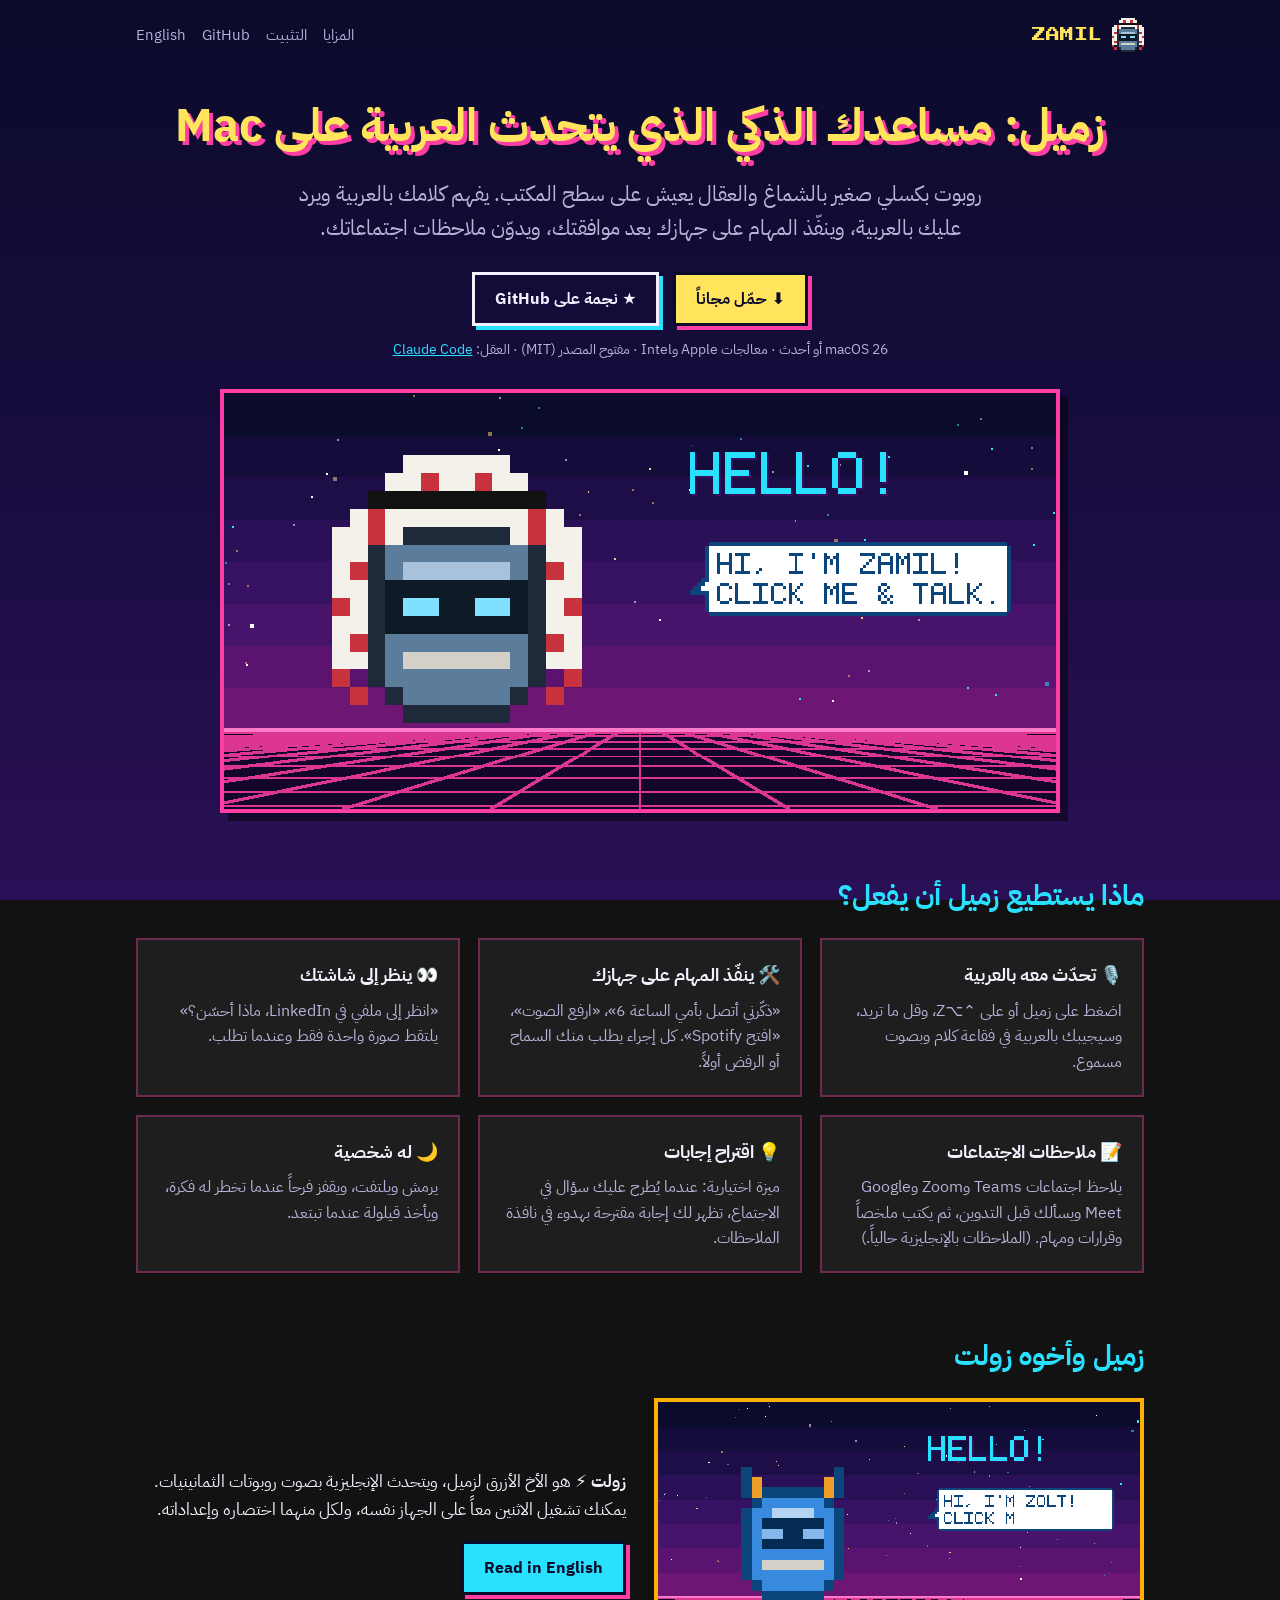
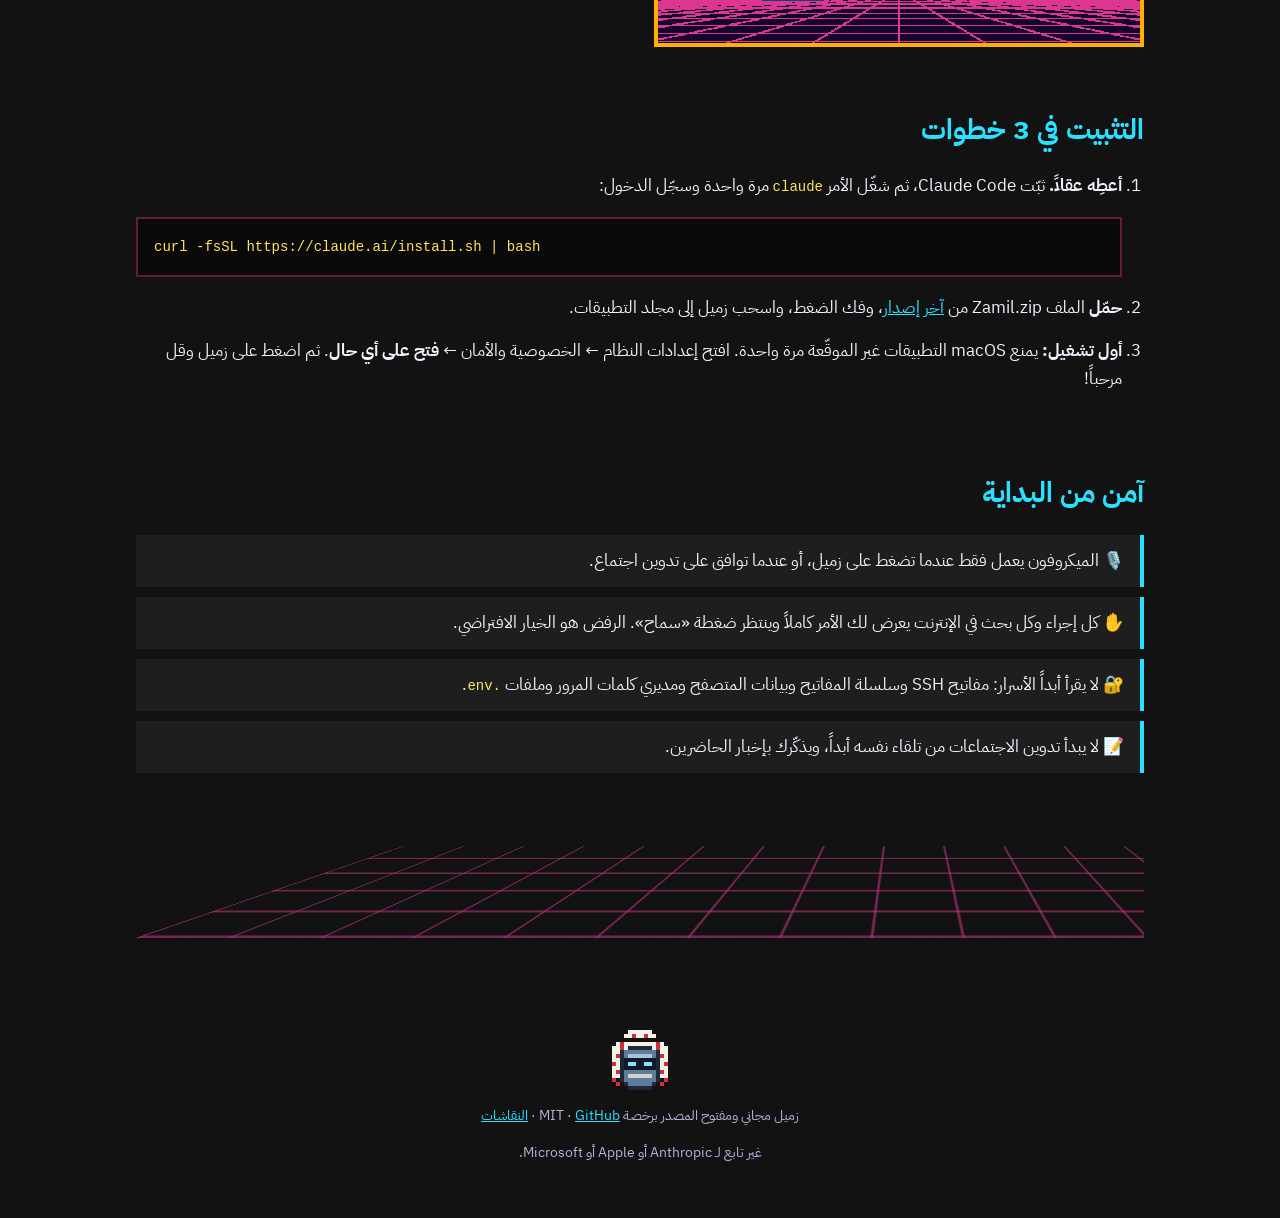
==== docs/ar/index.html @ dee4e7b1 "Make Zolt and Zamil easier to find - README: plain-text title and tagline, English/Arabic switch, do" ====
<!doctype html>
<html lang="ar" dir="rtl">
<head>
  <meta charset="utf-8">
  <meta name="viewport" content="width=device-width, initial-scale=1">
  <title>زميل: روبوت بكسلي ومساعد صوتي ذكي يتحدث العربية على Mac</title>
  <meta name="description" content="زميل مساعد صوتي ذكي مجاني ومفتوح المصدر على شكل روبوت بكسلي لجهاز Mac. يفهم كلامك بالعربية ويرد بالعربية، وينفّذ المهام على جهازك بعد موافقتك، ويدوّن ملاحظات اجتماعات Teams وZoom وGoogle Meet.">
  <link rel="canonical" href="https://c0ldskin.github.io/zolt-bot/ar/">
  <link rel="alternate" hreflang="en" href="https://c0ldskin.github.io/zolt-bot/">
  <link rel="alternate" hreflang="ar" href="https://c0ldskin.github.io/zolt-bot/ar/">
  <link rel="alternate" hreflang="x-default" href="https://c0ldskin.github.io/zolt-bot/">
  <meta property="og:type" content="website">
  <meta property="og:locale" content="ar_SA">
  <meta property="og:title" content="زميل: مساعد ذكي يتحدث العربية على Mac">
  <meta property="og:description" content="روبوت بكسلي يفهم العربية ويرد بالعربية، ينفّذ المهام بعد موافقتك ويدوّن ملاحظات الاجتماعات. مجاني ومفتوح المصدر.">
  <meta property="og:image" content="https://c0ldskin.github.io/zolt-bot/assets/zamil-banner.png">
  <meta property="og:url" content="https://c0ldskin.github.io/zolt-bot/ar/">
  <meta name="twitter:card" content="summary_large_image">
  <meta name="theme-color" content="#0b0b2b">
  <link rel="icon" href="../assets/zamil.png">
  <link rel="preconnect" href="https://fonts.googleapis.com">
  <link rel="preconnect" href="https://fonts.gstatic.com" crossorigin>
  <link href="https://fonts.googleapis.com/css2?family=IBM+Plex+Sans+Arabic:wght@400;600;700&family=Press+Start+2P&display=swap" rel="stylesheet">
  <link rel="stylesheet" href="../style.css">
  <script type="application/ld+json">
  {
    "@context": "https://schema.org",
    "@type": "SoftwareApplication",
    "name": "زميل (Zamil)",
    "description": "مساعد صوتي ذكي على شكل روبوت بكسلي لجهاز Mac يتحدث العربية.",
    "applicationCategory": "UtilitiesApplication",
    "operatingSystem": "macOS 26 أو أحدث",
    "offers": { "@type": "Offer", "price": "0", "priceCurrency": "USD" },
    "downloadUrl": "https://github.com/c0ldskin/zolt-bot/releases/latest",
    "image": "https://c0ldskin.github.io/zolt-bot/assets/zamil-banner.png",
    "license": "https://opensource.org/licenses/MIT",
    "inLanguage": "ar"
  }
  </script>
</head>
<body>
<div class="wrap">
  <nav>
    <a class="brand" href="./"><img src="../assets/zamil.png" alt="">ZAMIL</a>
    <div class="links">
      <a href="#features">المزايا</a>
      <a href="#install">التثبيت</a>
      <a href="https://github.com/c0ldskin/zolt-bot/blob/main/README.ar.md">GitHub</a>
      <a href="../" hreflang="en" lang="en">English</a>
    </div>
  </nav>

  <header class="hero">
    <h1>زميل: مساعدك الذكي الذي يتحدث العربية على Mac</h1>
    <p class="tag">روبوت بكسلي صغير بالشماغ والعقال يعيش على سطح المكتب. يفهم كلامك بالعربية ويرد عليك بالعربية، وينفّذ المهام على جهازك بعد موافقتك، ويدوّن ملاحظات اجتماعاتك.</p>
    <div class="buttons">
      <a class="btn" href="https://github.com/c0ldskin/zolt-bot/releases/latest">⬇ حمّل مجاناً</a>
      <a class="btn ghost" href="https://github.com/c0ldskin/zolt-bot">★ نجمة على GitHub</a>
    </div>
    <p class="note">macOS 26 أو أحدث · معالجات Apple وIntel · مفتوح المصدر (MIT) · العقل: <a href="https://claude.com/claude-code">Claude Code</a></p>
    <img class="shot" src="../assets/zamil-hero.gif" width="840" height="420" alt="زميل يرحّب ويستمع ويفكر ويتكلم ويدوّن ملاحظات الاجتماع ويأخذ قيلولة">
  </header>

  <section id="features">
    <h2>ماذا يستطيع زميل أن يفعل؟</h2>
    <div class="grid">
      <div class="card"><h3>🎙️ تحدّث معه بالعربية</h3><p>اضغط على زميل أو على ⌃⌥Z، وقل ما تريد، وسيجيبك بالعربية في فقاعة كلام وبصوت مسموع.</p></div>
      <div class="card"><h3>🛠️ ينفّذ المهام على جهازك</h3><p>«ذكّرني أتصل بأمي الساعة 6»، «ارفع الصوت»، «افتح Spotify». كل إجراء يطلب منك السماح أو الرفض أولاً.</p></div>
      <div class="card"><h3>👀 ينظر إلى شاشتك</h3><p>«انظر إلى ملفي في LinkedIn، ماذا أحسّن؟» يلتقط صورة واحدة فقط وعندما تطلب.</p></div>
      <div class="card"><h3>📝 ملاحظات الاجتماعات</h3><p>يلاحظ اجتماعات Teams وZoom وGoogle Meet ويسألك قبل التدوين، ثم يكتب ملخصاً وقرارات ومهام. (الملاحظات بالإنجليزية حالياً.)</p></div>
      <div class="card"><h3>💡 اقتراح إجابات</h3><p>ميزة اختيارية: عندما يُطرح عليك سؤال في الاجتماع، تظهر لك إجابة مقترحة بهدوء في نافذة الملاحظات.</p></div>
      <div class="card"><h3>🌙 له شخصية</h3><p>يرمش ويلتفت، ويقفز فرحاً عندما تخطر له فكرة، ويأخذ قيلولة عندما تبتعد.</p></div>
    </div>
  </section>

  <section>
    <h2>زميل وأخوه زولت</h2>
    <div class="duo">
      <img src="../assets/hero.gif" width="840" height="420" alt="زولت، الروبوت الأزرق الذي يتحدث الإنجليزية">
      <div>
        <p><strong>زولت</strong> ⚡ هو الأخ الأزرق لزميل، ويتحدث الإنجليزية بصوت روبوتات الثمانينيات. يمكنك تشغيل الاثنين معاً على الجهاز نفسه، ولكل منهما اختصاره وإعداداته.</p>
        <div class="buttons" style="justify-content:flex-start"><a class="btn alt" href="../" hreflang="en">Read in English</a></div>
      </div>
    </div>
  </section>

  <section id="install">
    <h2>التثبيت في 3 خطوات</h2>
    <ol class="steps">
      <li><strong>أعطِه عقلاً.</strong> ثبّت Claude Code، ثم شغّل الأمر <code>claude</code> مرة واحدة وسجّل الدخول:
        <pre><code>curl -fsSL https://claude.ai/install.sh | bash</code></pre></li>
      <li><strong>حمّل</strong> الملف Zamil.zip من <a href="https://github.com/c0ldskin/zolt-bot/releases/latest">آخر إصدار</a>، وفك الضغط، واسحب زميل إلى مجلد التطبيقات.</li>
      <li><strong>أول تشغيل:</strong> يمنع macOS التطبيقات غير الموقّعة مرة واحدة. افتح إعدادات النظام ← الخصوصية والأمان ← <strong>فتح على أي حال</strong>. ثم اضغط على زميل وقل مرحباً!</li>
    </ol>
  </section>

  <section>
    <h2>آمن من البداية</h2>
    <ul class="safe">
      <li>🎙️ الميكروفون يعمل فقط عندما تضغط على زميل، أو عندما توافق على تدوين اجتماع.</li>
      <li>✋ كل إجراء وكل بحث في الإنترنت يعرض لك الأمر كاملاً وينتظر ضغطة «سماح». الرفض هو الخيار الافتراضي.</li>
      <li>🔐 لا يقرأ أبداً الأسرار: مفاتيح SSH وسلسلة المفاتيح وبيانات المتصفح ومديري كلمات المرور وملفات <code>.env</code>.</li>
      <li>📝 لا يبدأ تدوين الاجتماعات من تلقاء نفسه أبداً، ويذكّرك بإخبار الحاضرين.</li>
    </ul>
  </section>

  <div class="floor" aria-hidden="true"><div class="grid-floor"></div></div>
  <footer>
    <img src="../assets/zamil.png" width="56" height="60" alt="">
    <p>زميل مجاني ومفتوح المصدر برخصة MIT · <a href="https://github.com/c0ldskin/zolt-bot">GitHub</a> · <a href="https://github.com/c0ldskin/zolt-bot/discussions">النقاشات</a></p>
    <p>غير تابع لـ Anthropic أو Apple أو Microsoft.</p>
  </footer>
</div>
</body>
</html>
---- docs/style.css ----
:root {
  color-scheme: dark;
  --night: #0b0b2b;
  --night-2: #160c3c;
  --purple: #2a1056;
  --pink: #ff3ea5;
  --cyan: #29e0ff;
  --amber: #ffb000;
  --sun: #ffe45c;
  --ink: #f4f1ff;
  --muted: #b9b2d9;
  --card: rgba(255, 255, 255, 0.05);
  --line: rgba(255, 62, 165, 0.35);
  --pixel: "Press Start 2P", ui-monospace, monospace;
  --body: "Inter", system-ui, -apple-system, sans-serif;
}
[lang="ar"] { --body: "IBM Plex Sans Arabic", "Geeza Pro", system-ui, sans-serif; }

* { box-sizing: border-box; }
html { scroll-behavior: smooth; }
body {
  margin: 0;
  background: linear-gradient(180deg, var(--night) 0%, var(--night-2) 45%, var(--purple) 100%);
  background-attachment: fixed;
  color: var(--ink);
  font: 17px/1.65 var(--body);
}
.floor { overflow: hidden; } /* The tilted grid floor is wider than the page. */
p code { overflow-wrap: anywhere; }
a { color: var(--cyan); }
img { max-width: 100%; height: auto; display: block; image-rendering: pixelated; }
.wrap { max-width: 1040px; margin: 0 auto; padding: 0 16px; }

nav { display: flex; justify-content: space-between; align-items: center; padding: 18px 0; gap: 12px; }
nav .brand { font: 14px var(--pixel); color: var(--sun); text-decoration: none; display: flex; align-items: center; gap: 10px; }
nav .brand img { width: 32px; }
nav .links { display: flex; gap: 16px; flex-wrap: wrap; font-size: 15px; }
nav .links a { color: var(--muted); text-decoration: none; }
nav .links a:hover { color: var(--ink); }

.hero { text-align: center; padding: 24px 0 8px; }
.hero h1 { font: clamp(20px, 4.2vw, 36px)/1.5 var(--pixel); margin: 0 0 18px; color: var(--sun); text-shadow: 4px 4px 0 var(--pink); }
[lang="ar"] .hero h1 { font: 700 clamp(28px, 5vw, 46px)/1.4 var(--body); }
.hero p.tag { font-size: clamp(17px, 2.2vw, 21px); color: var(--muted); max-width: 720px; margin: 0 auto 26px; }
.hero .shot { margin: 28px auto 0; border: 4px solid var(--pink); box-shadow: 8px 8px 0 rgba(0, 0, 0, 0.45); }

.buttons { display: flex; gap: 14px; justify-content: center; flex-wrap: wrap; }
.btn {
  font: 12px/1 var(--pixel); text-decoration: none; padding: 16px 20px; color: var(--night);
  background: var(--sun); border: 3px solid var(--night); box-shadow: 4px 4px 0 var(--pink);
  transition: transform 0.08s, box-shadow 0.08s;
}
[lang="ar"] .btn { font: 700 16px/1 var(--body); }
.btn:hover { transform: translate(-2px, -2px); box-shadow: 6px 6px 0 var(--pink); }
.btn.alt { background: var(--cyan); }
.btn.ghost { background: transparent; color: var(--ink); border-color: var(--ink); box-shadow: 4px 4px 0 var(--cyan); }
.note { font-size: 14px; color: var(--muted); margin-top: 12px; }

section { padding: 56px 0 8px; }
h2 { font: 18px/1.6 var(--pixel); color: var(--cyan); margin: 0 0 22px; }
[lang="ar"] h2 { font: 700 28px/1.4 var(--body); }

.grid { display: grid; grid-template-columns: repeat(auto-fit, minmax(240px, 1fr)); gap: 18px; }
.card { background: var(--card); border: 2px solid var(--line); padding: 20px; }
.card h3 { margin: 0 0 8px; font-size: 18px; }
.card p { margin: 0; color: var(--muted); font-size: 15.5px; }

.moods { display: grid; grid-template-columns: repeat(auto-fit, minmax(140px, 1fr)); gap: 12px; }
.moods figure { margin: 0; text-align: center; }
.moods figcaption { font-size: 14px; color: var(--muted); margin-top: 6px; }

.duo { display: grid; grid-template-columns: 1fr 1fr; gap: 28px; align-items: center; }
.duo img { border: 4px solid var(--amber); }
@media (max-width: 760px) { .duo { grid-template-columns: 1fr; } }

ol.steps { padding-inline-start: 22px; }
ol.steps li { margin-bottom: 14px; }
pre { background: rgba(0, 0, 0, 0.45); border: 2px solid var(--line); padding: 14px 16px; overflow-x: auto; direction: ltr; text-align: left; }
code { font: 14px ui-monospace, SFMono-Regular, Menlo, monospace; color: var(--sun); }

ul.safe { list-style: none; padding: 0; display: grid; gap: 10px; }
ul.safe li { background: var(--card); border-inline-start: 4px solid var(--cyan); padding: 12px 16px; }

footer { text-align: center; padding: 64px 0 40px; color: var(--muted); font-size: 14px; }
footer img { width: 56px; margin: 0 auto 12px; }

.grid-floor {
  height: 120px; margin-top: 48px;
  background:
    linear-gradient(transparent 0 0),
    repeating-linear-gradient(90deg, rgba(255, 62, 165, 0.6) 0 2px, transparent 2px 60px),
    repeating-linear-gradient(0deg, rgba(255, 62, 165, 0.6) 0 2px, transparent 2px 24px);
  transform: perspective(300px) rotateX(60deg);
  transform-origin: top;
  opacity: 0.7;
}
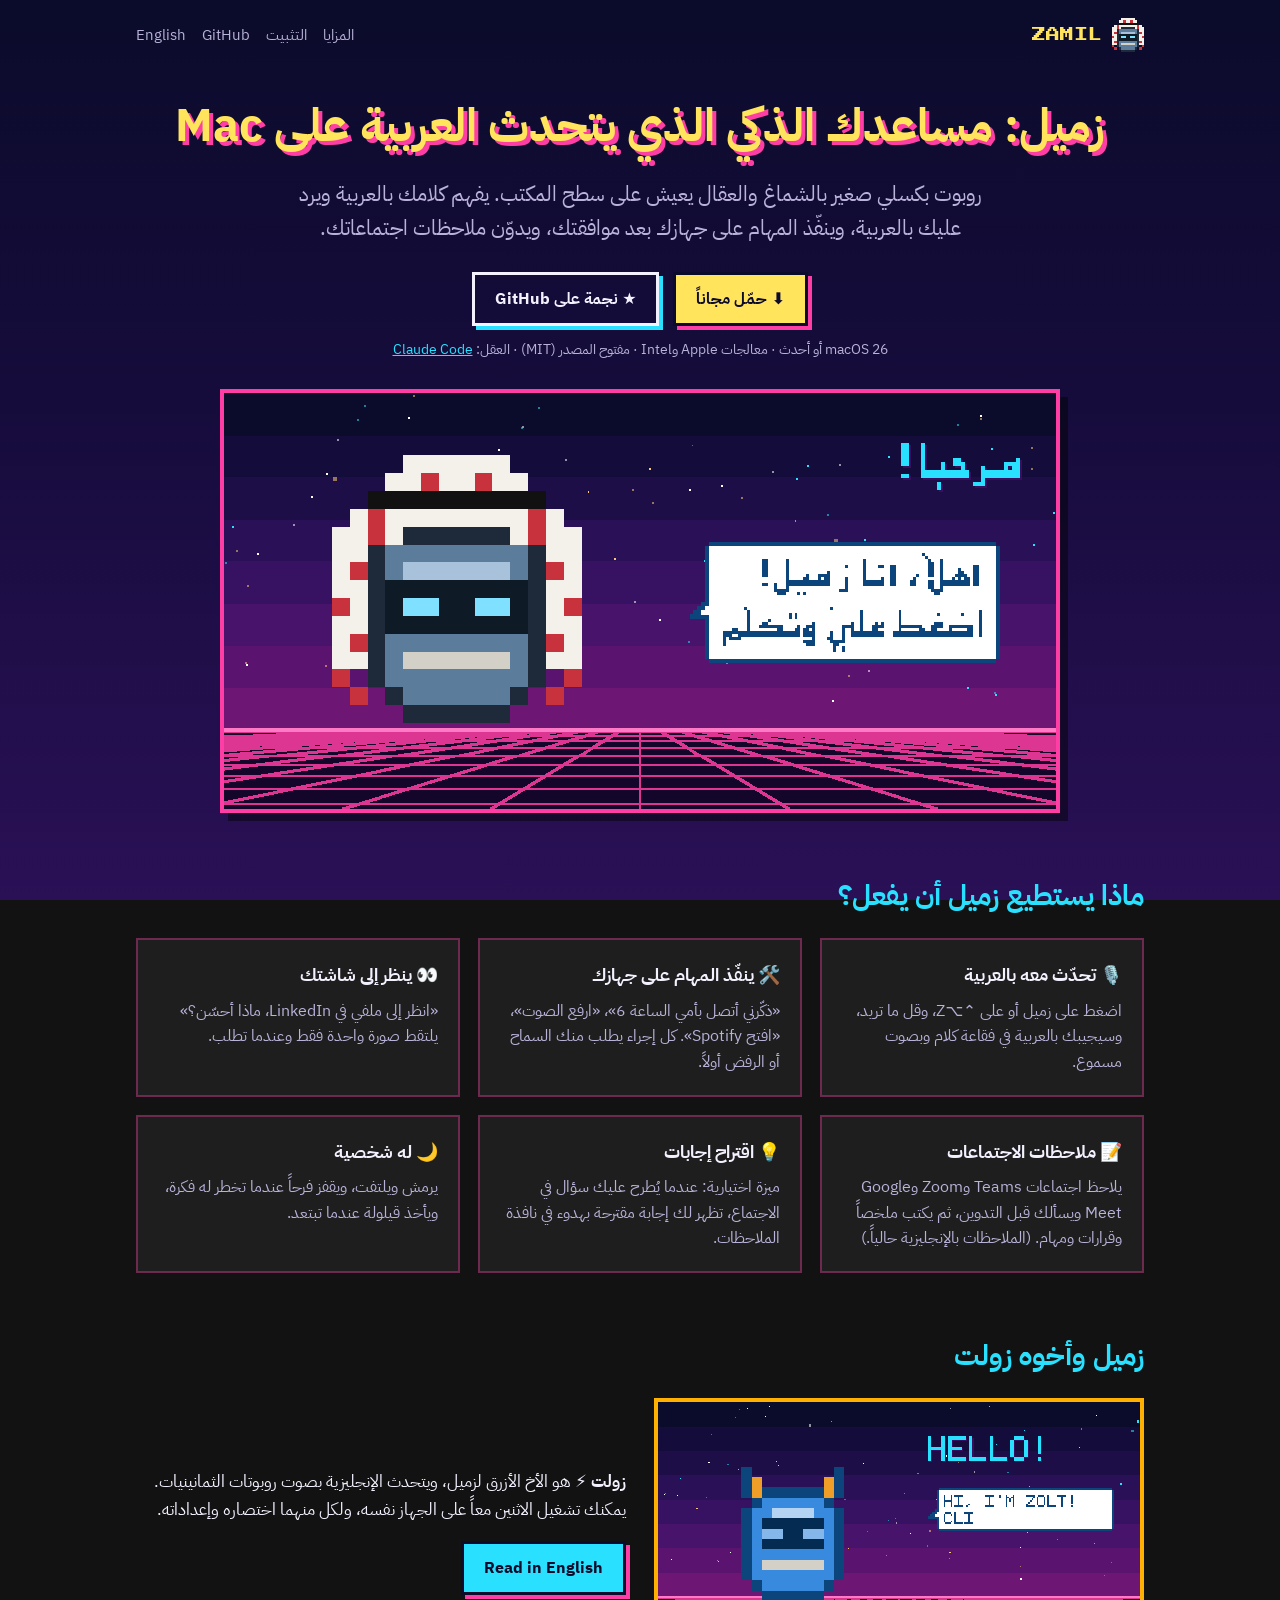
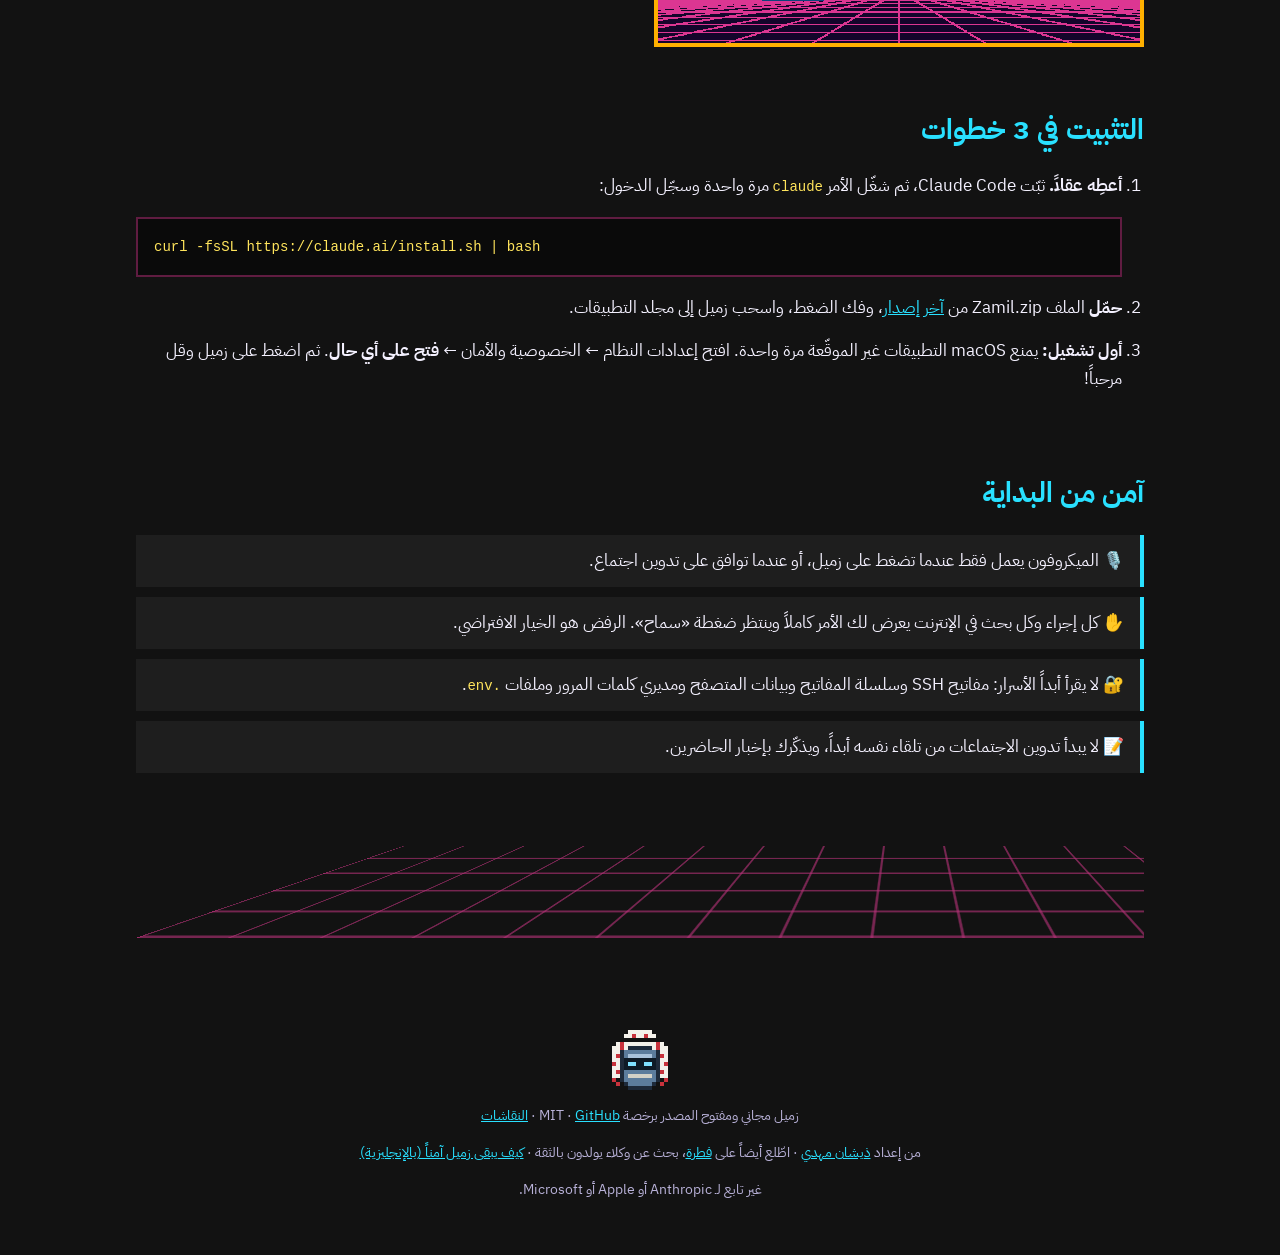
==== commit c519fa92: "Safety first: SAFETY.md, Safe-by-design summary, one meeting offer between Zolt and Zamil - SAFETY.m" ====
--- a/docs/ar/index.html
+++ b/docs/ar/index.html
@@ -108,6 +108,7 @@
   <footer>
     <img src="../assets/zamil.png" width="56" height="60" alt="">
     <p>زميل مجاني ومفتوح المصدر برخصة MIT · <a href="https://github.com/c0ldskin/zolt-bot">GitHub</a> · <a href="https://github.com/c0ldskin/zolt-bot/discussions">النقاشات</a></p>
+    <p>من إعداد <a href="https://github.com/c0ldskin">ذيشان مهدي</a> · اطّلع أيضاً على <a href="https://c0ldskin.github.io/fitrah/ar/">فطرة</a>، بحث عن وكلاء يولدون بالثقة · <a href="https://github.com/c0ldskin/zolt-bot/blob/main/SAFETY.md">كيف يبقى زميل آمناً (بالإنجليزية)</a></p>
     <p>غير تابع لـ Anthropic أو Apple أو Microsoft.</p>
   </footer>
 </div>
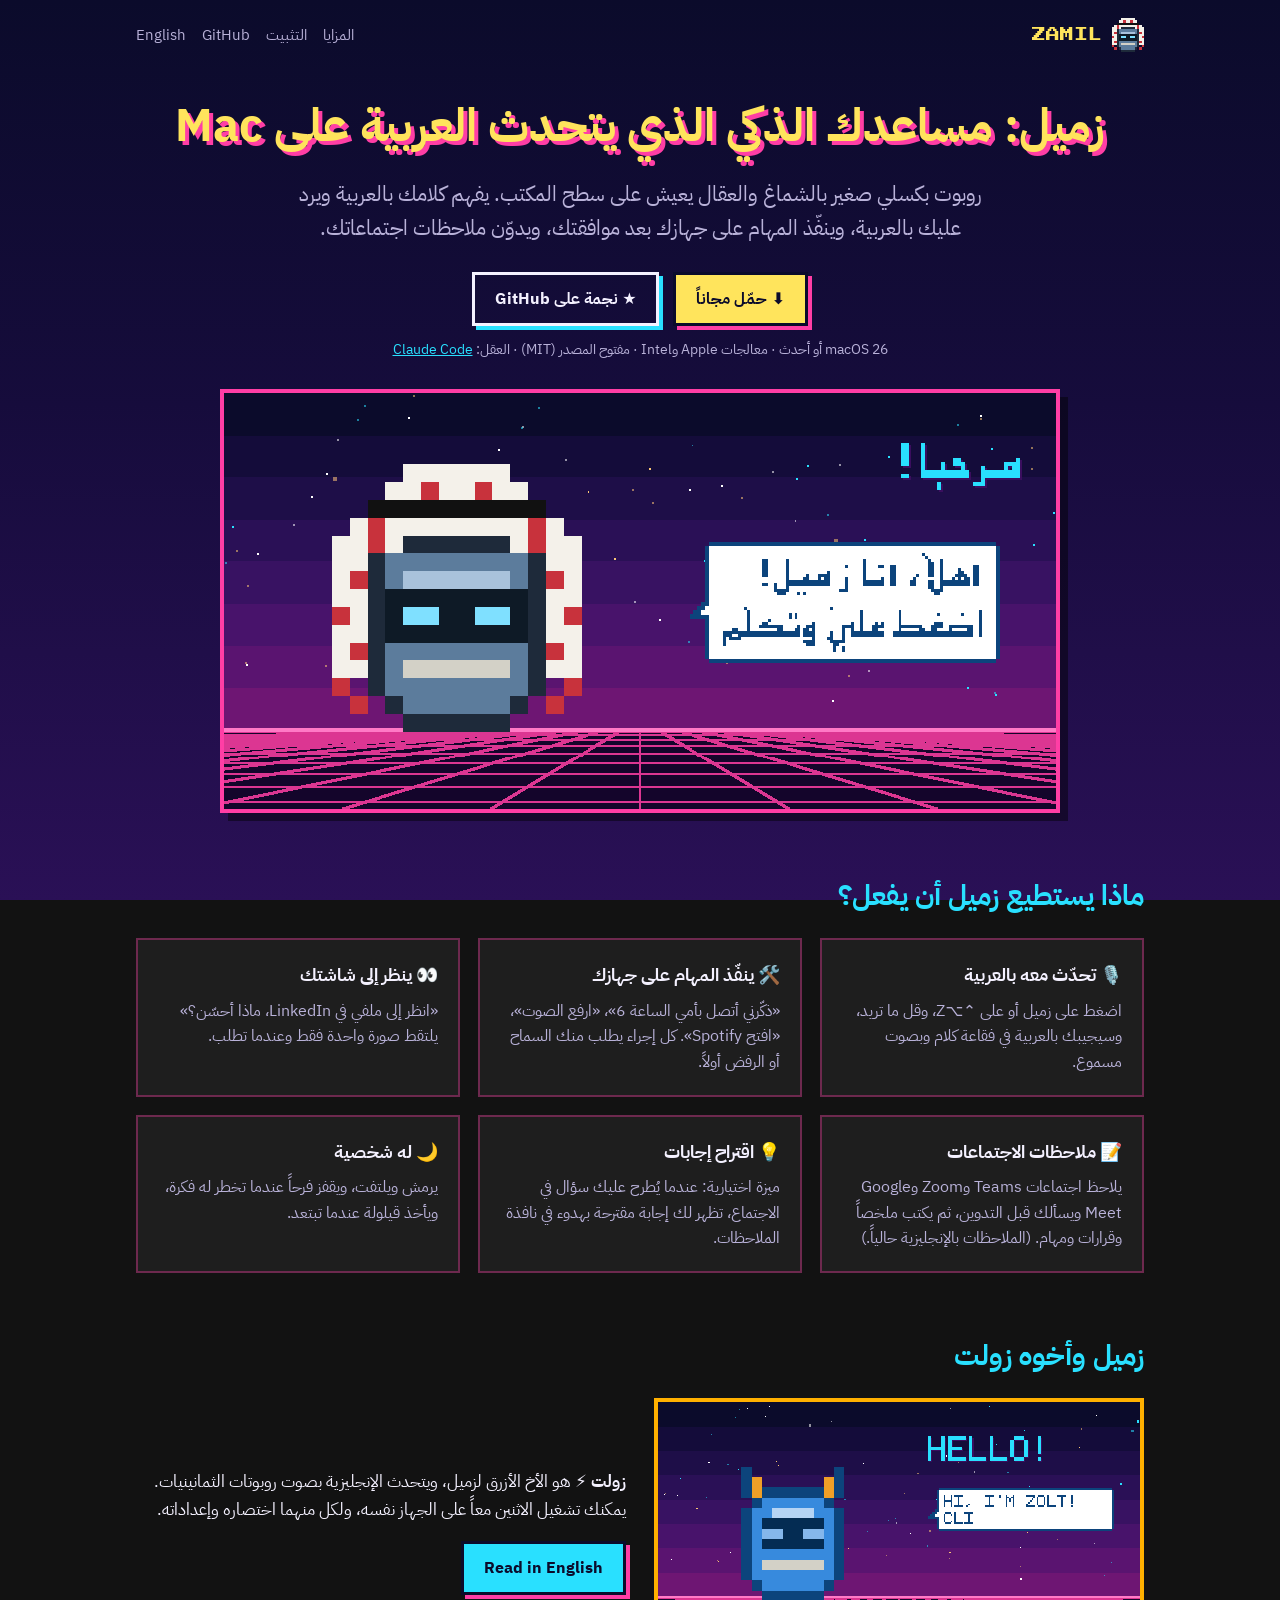
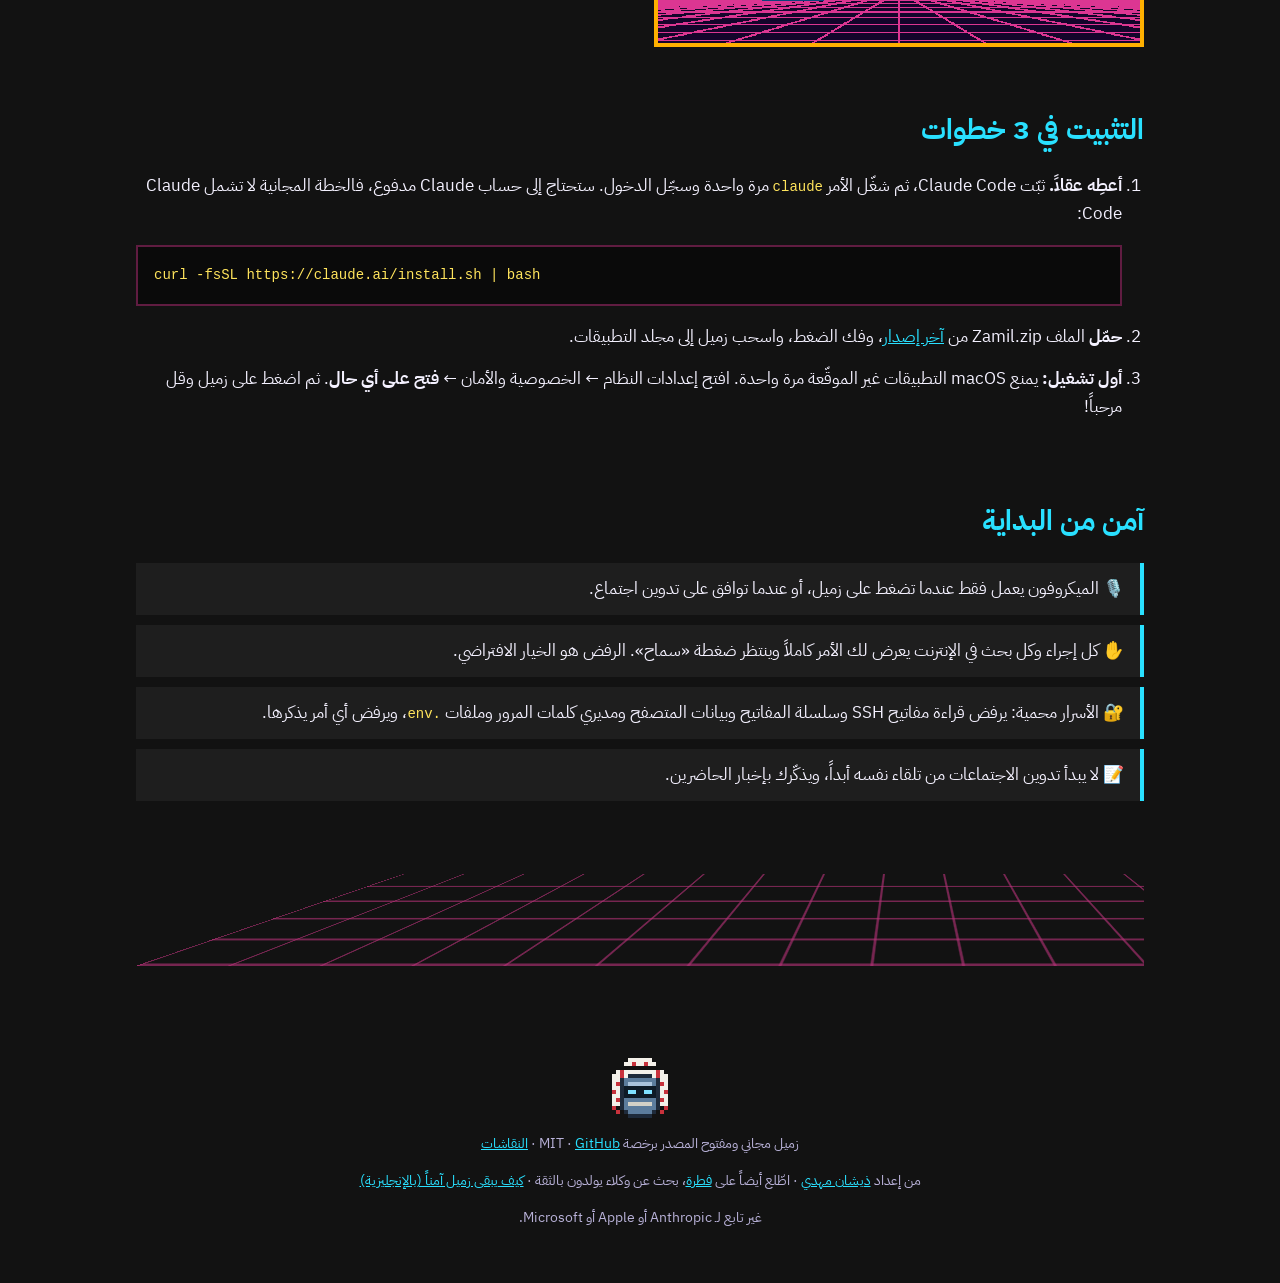
==== commit c9db9d06: "Refuse shell commands naming secrets; correct requirements The secret block only covered Read, Glob " ====
--- a/docs/ar/index.html
+++ b/docs/ar/index.html
@@ -87,7 +87,7 @@
   <section id="install">
     <h2>التثبيت في 3 خطوات</h2>
     <ol class="steps">
-      <li><strong>أعطِه عقلاً.</strong> ثبّت Claude Code، ثم شغّل الأمر <code>claude</code> مرة واحدة وسجّل الدخول:
+      <li><strong>أعطِه عقلاً.</strong> ثبّت Claude Code، ثم شغّل الأمر <code>claude</code> مرة واحدة وسجّل الدخول. ستحتاج إلى حساب Claude مدفوع، فالخطة المجانية لا تشمل Claude Code:
         <pre><code>curl -fsSL https://claude.ai/install.sh | bash</code></pre></li>
       <li><strong>حمّل</strong> الملف Zamil.zip من <a href="https://github.com/c0ldskin/zolt-bot/releases/latest">آخر إصدار</a>، وفك الضغط، واسحب زميل إلى مجلد التطبيقات.</li>
       <li><strong>أول تشغيل:</strong> يمنع macOS التطبيقات غير الموقّعة مرة واحدة. افتح إعدادات النظام ← الخصوصية والأمان ← <strong>فتح على أي حال</strong>. ثم اضغط على زميل وقل مرحباً!</li>
@@ -99,7 +99,7 @@
     <ul class="safe">
       <li>🎙️ الميكروفون يعمل فقط عندما تضغط على زميل، أو عندما توافق على تدوين اجتماع.</li>
       <li>✋ كل إجراء وكل بحث في الإنترنت يعرض لك الأمر كاملاً وينتظر ضغطة «سماح». الرفض هو الخيار الافتراضي.</li>
-      <li>🔐 لا يقرأ أبداً الأسرار: مفاتيح SSH وسلسلة المفاتيح وبيانات المتصفح ومديري كلمات المرور وملفات <code>.env</code>.</li>
+      <li>🔐 الأسرار محمية: يرفض قراءة مفاتيح SSH وسلسلة المفاتيح وبيانات المتصفح ومديري كلمات المرور وملفات <code>.env</code>، ويرفض أي أمر يذكرها.</li>
       <li>📝 لا يبدأ تدوين الاجتماعات من تلقاء نفسه أبداً، ويذكّرك بإخبار الحاضرين.</li>
     </ul>
   </section>
